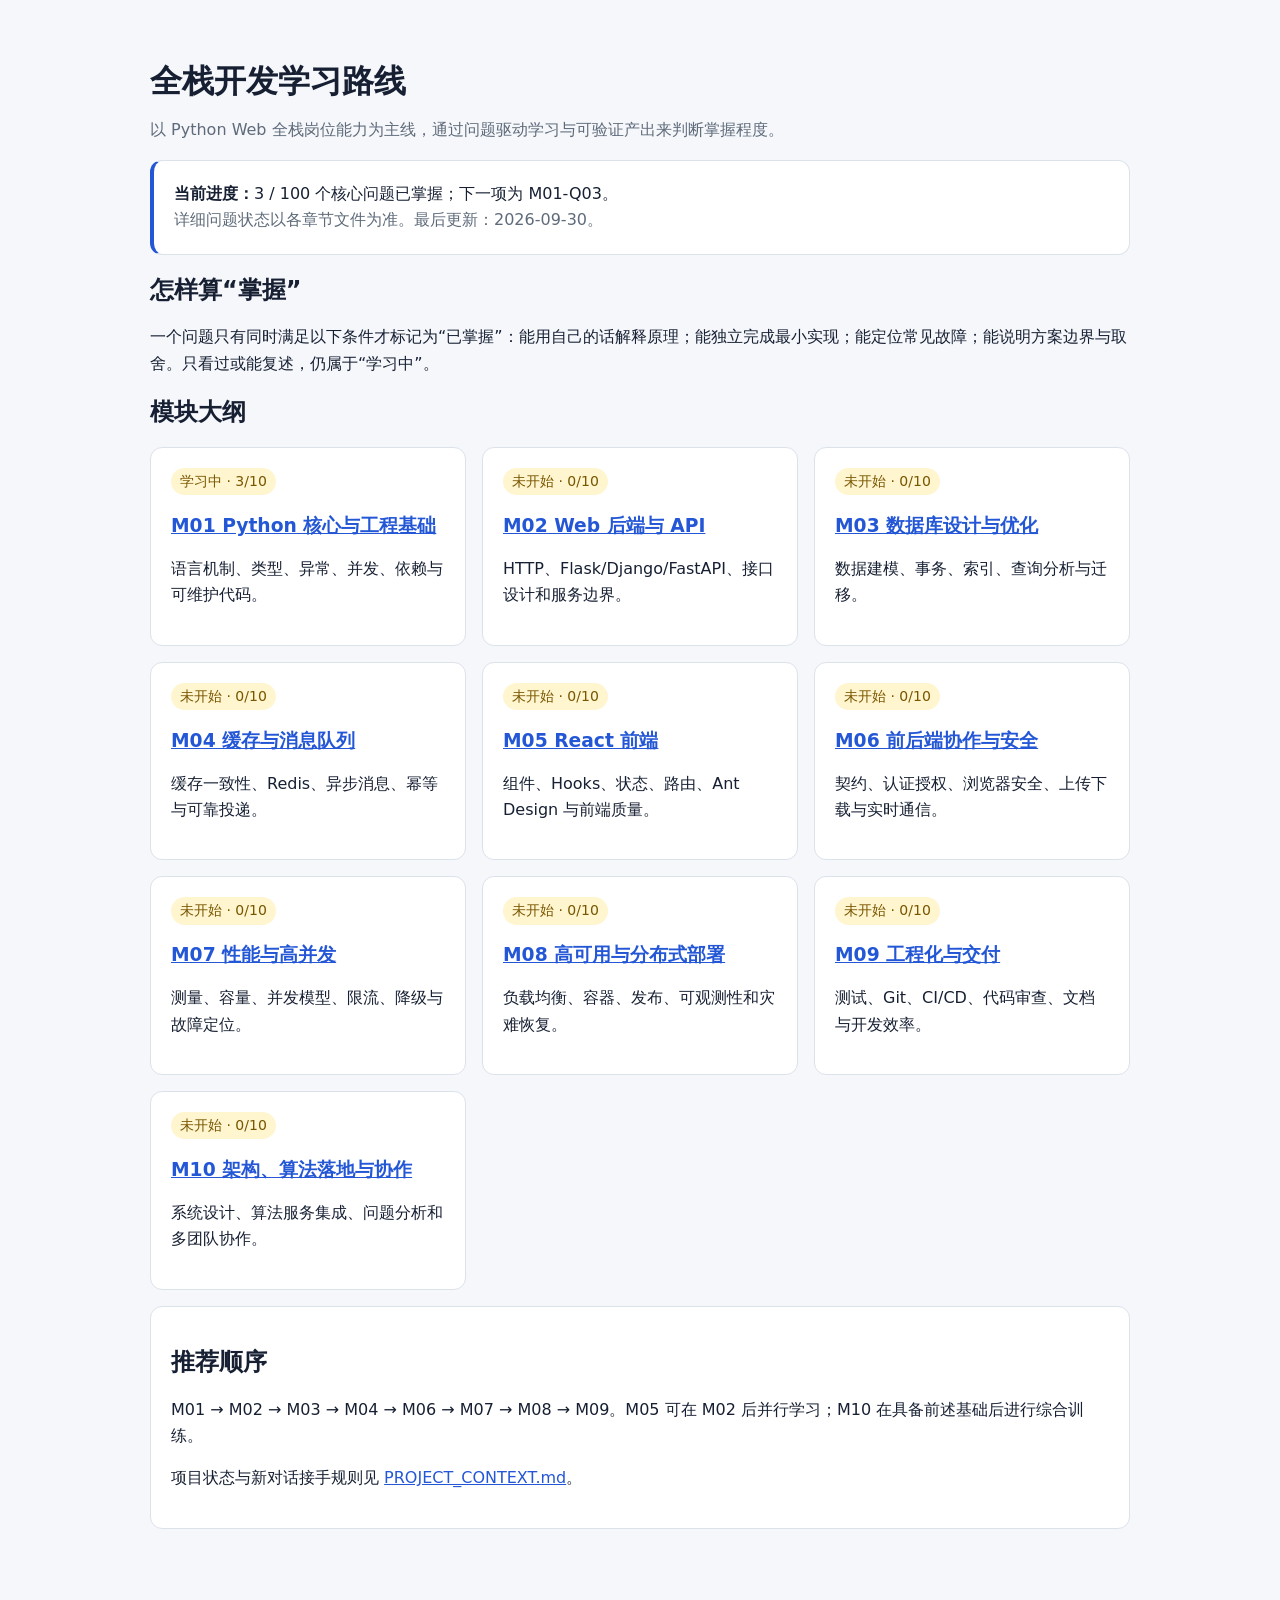
==== index.html @ ec711d00 "Add full-stack learning roadmap and progress" ====
<!doctype html>
<html lang="zh-CN">
<head>
  <meta charset="utf-8">
  <meta name="viewport" content="width=device-width, initial-scale=1">
  <title>全栈开发学习路线</title>
  <link rel="stylesheet" href="styles.css">
</head>
<body>
<main>
  <h1>全栈开发学习路线</h1>
  <p class="subtitle">以 Python Web 全栈岗位能力为主线，通过问题驱动学习与可验证产出来判断掌握程度。</p>

  <section class="notice">
    <strong>当前进度：</strong>3 / 100 个核心问题已掌握；下一项为 M01-Q03。<br>
    <span class="meta">详细问题状态以各章节文件为准。最后更新：2026-09-30。</span>
  </section>

  <section>
    <h2>怎样算“掌握”</h2>
    <p>一个问题只有同时满足以下条件才标记为“已掌握”：能用自己的话解释原理；能独立完成最小实现；能定位常见故障；能说明方案边界与取舍。只看过或能复述，仍属于“学习中”。</p>
  </section>

  <section>
    <h2>模块大纲</h2>
    <div class="grid">
      <article class="card"><span class="tag">学习中 · 3/10</span><h3><a href="chapters/01-python.html">M01 Python 核心与工程基础</a></h3><p>语言机制、类型、异常、并发、依赖与可维护代码。</p></article>
      <article class="card"><span class="tag">未开始 · 0/10</span><h3><a href="chapters/02-web-api.html">M02 Web 后端与 API</a></h3><p>HTTP、Flask/Django/FastAPI、接口设计和服务边界。</p></article>
      <article class="card"><span class="tag">未开始 · 0/10</span><h3><a href="chapters/03-database.html">M03 数据库设计与优化</a></h3><p>数据建模、事务、索引、查询分析与迁移。</p></article>
      <article class="card"><span class="tag">未开始 · 0/10</span><h3><a href="chapters/04-middleware.html">M04 缓存与消息队列</a></h3><p>缓存一致性、Redis、异步消息、幂等与可靠投递。</p></article>
      <article class="card"><span class="tag">未开始 · 0/10</span><h3><a href="chapters/05-react.html">M05 React 前端</a></h3><p>组件、Hooks、状态、路由、Ant Design 与前端质量。</p></article>
      <article class="card"><span class="tag">未开始 · 0/10</span><h3><a href="chapters/06-integration-security.html">M06 前后端协作与安全</a></h3><p>契约、认证授权、浏览器安全、上传下载与实时通信。</p></article>
      <article class="card"><span class="tag">未开始 · 0/10</span><h3><a href="chapters/07-performance.html">M07 性能与高并发</a></h3><p>测量、容量、并发模型、限流、降级与故障定位。</p></article>
      <article class="card"><span class="tag">未开始 · 0/10</span><h3><a href="chapters/08-distributed.html">M08 高可用与分布式部署</a></h3><p>负载均衡、容器、发布、可观测性和灾难恢复。</p></article>
      <article class="card"><span class="tag">未开始 · 0/10</span><h3><a href="chapters/09-engineering.html">M09 工程化与交付</a></h3><p>测试、Git、CI/CD、代码审查、文档与开发效率。</p></article>
      <article class="card"><span class="tag">未开始 · 0/10</span><h3><a href="chapters/10-architecture-collaboration.html">M10 架构、算法落地与协作</a></h3><p>系统设计、算法服务集成、问题分析和多团队协作。</p></article>
    </div>
  </section>

  <section class="card">
    <h2>推荐顺序</h2>
    <p>M01 → M02 → M03 → M04 → M06 → M07 → M08 → M09。M05 可在 M02 后并行学习；M10 在具备前述基础后进行综合训练。</p>
    <p>项目状态与新对话接手规则见 <a href="PROJECT_CONTEXT.md">PROJECT_CONTEXT.md</a>。</p>
  </section>
</main>
</body>
</html>
---- styles.css ----
:root {
  color-scheme: light;
  --bg: #f5f7fb;
  --surface: #ffffff;
  --text: #172033;
  --muted: #5f6b7a;
  --line: #dce2ea;
  --brand: #2457d6;
  --brand-soft: #eaf0ff;
  --pending: #795600;
  font-family: system-ui, -apple-system, "Segoe UI", sans-serif;
}

* { box-sizing: border-box; }
body { margin: 0; background: var(--bg); color: var(--text); line-height: 1.65; }
main { width: min(980px, calc(100% - 32px)); margin: 0 auto; padding: 40px 0 64px; }
a { color: var(--brand); }
h1, h2, h3 { line-height: 1.25; }
h1 { margin-bottom: 8px; }
.subtitle, .meta { color: var(--muted); }
.card, .question, .notice {
  background: var(--surface);
  border: 1px solid var(--line);
  border-radius: 12px;
  padding: 20px;
  margin: 16px 0;
}
.notice { border-left: 4px solid var(--brand); }
.grid { display: grid; grid-template-columns: repeat(auto-fit, minmax(270px, 1fr)); gap: 16px; }
.grid .card { margin: 0; }
.tag { display: inline-block; padding: 2px 9px; border-radius: 999px; background: #fff5cf; color: var(--pending); font-size: .875rem; }
.questions { padding-left: 0; list-style: none; counter-reset: question; }
.questions > li { counter-increment: question; }
.questions > li h3::before { content: counter(question, decimal-leading-zero) ". "; color: var(--brand); }
.record { color: var(--muted); margin-bottom: 0; }
.difficulty-control { display: flex; align-items: center; gap: 10px; margin-top: 14px; font-weight: 650; }
.difficulty-control select { min-width: 110px; padding: 7px 10px; border: 1px solid var(--line); border-radius: 7px; background: var(--surface); color: var(--text); font: inherit; }
.difficulty-guidance { color: var(--muted); font-size: .9rem; font-weight: 400; }
.question[data-difficulty="easy"] { border-left: 5px solid #6b9a72; opacity: .72; }
.question[data-difficulty="medium"] { border-left: 5px solid #d29b24; }
.question[data-difficulty="hard"] { border-left: 5px solid #cc4b4b; }
.difficulty-summary p { margin: 6px 0 0; }
.difficulty-summary details { margin-top: 12px; }
.difficulty-summary textarea { width: 100%; min-height: 76px; margin-top: 8px; padding: 8px; resize: vertical; border: 1px solid var(--line); border-radius: 7px; background: var(--bg); color: var(--text); }
.difficulty-summary button { padding: 7px 12px; border: 0; border-radius: 7px; background: var(--brand); color: #fff; cursor: pointer; }
.knowledge-base { margin: 36px 0; }
.questions > .knowledge-wrapper { counter-increment: none; list-style: none; }
.knowledge-point { background: var(--surface); border: 1px solid var(--line); border-radius: 10px; margin: 10px 0; padding: 0 16px; }
.knowledge-point summary { cursor: pointer; font-weight: 700; padding: 14px 0; }
.knowledge-point ul { margin-top: 0; padding-bottom: 10px; }
.knowledge-empty { padding: 18px; border: 1px dashed var(--line); border-radius: 10px; color: var(--muted); }
table { width: 100%; border-collapse: collapse; background: var(--surface); }
th, td { border: 1px solid var(--line); padding: 10px 12px; text-align: left; vertical-align: top; }
th { background: var(--brand-soft); }
nav { display: flex; gap: 12px; flex-wrap: wrap; margin-bottom: 24px; }
code { background: #edf0f5; padding: 2px 5px; border-radius: 4px; }
@media (max-width: 600px) { main { width: min(100% - 20px, 980px); padding-top: 24px; } .card, .question, .notice { padding: 16px; } .difficulty-control { align-items: flex-start; flex-direction: column; gap: 6px; } }
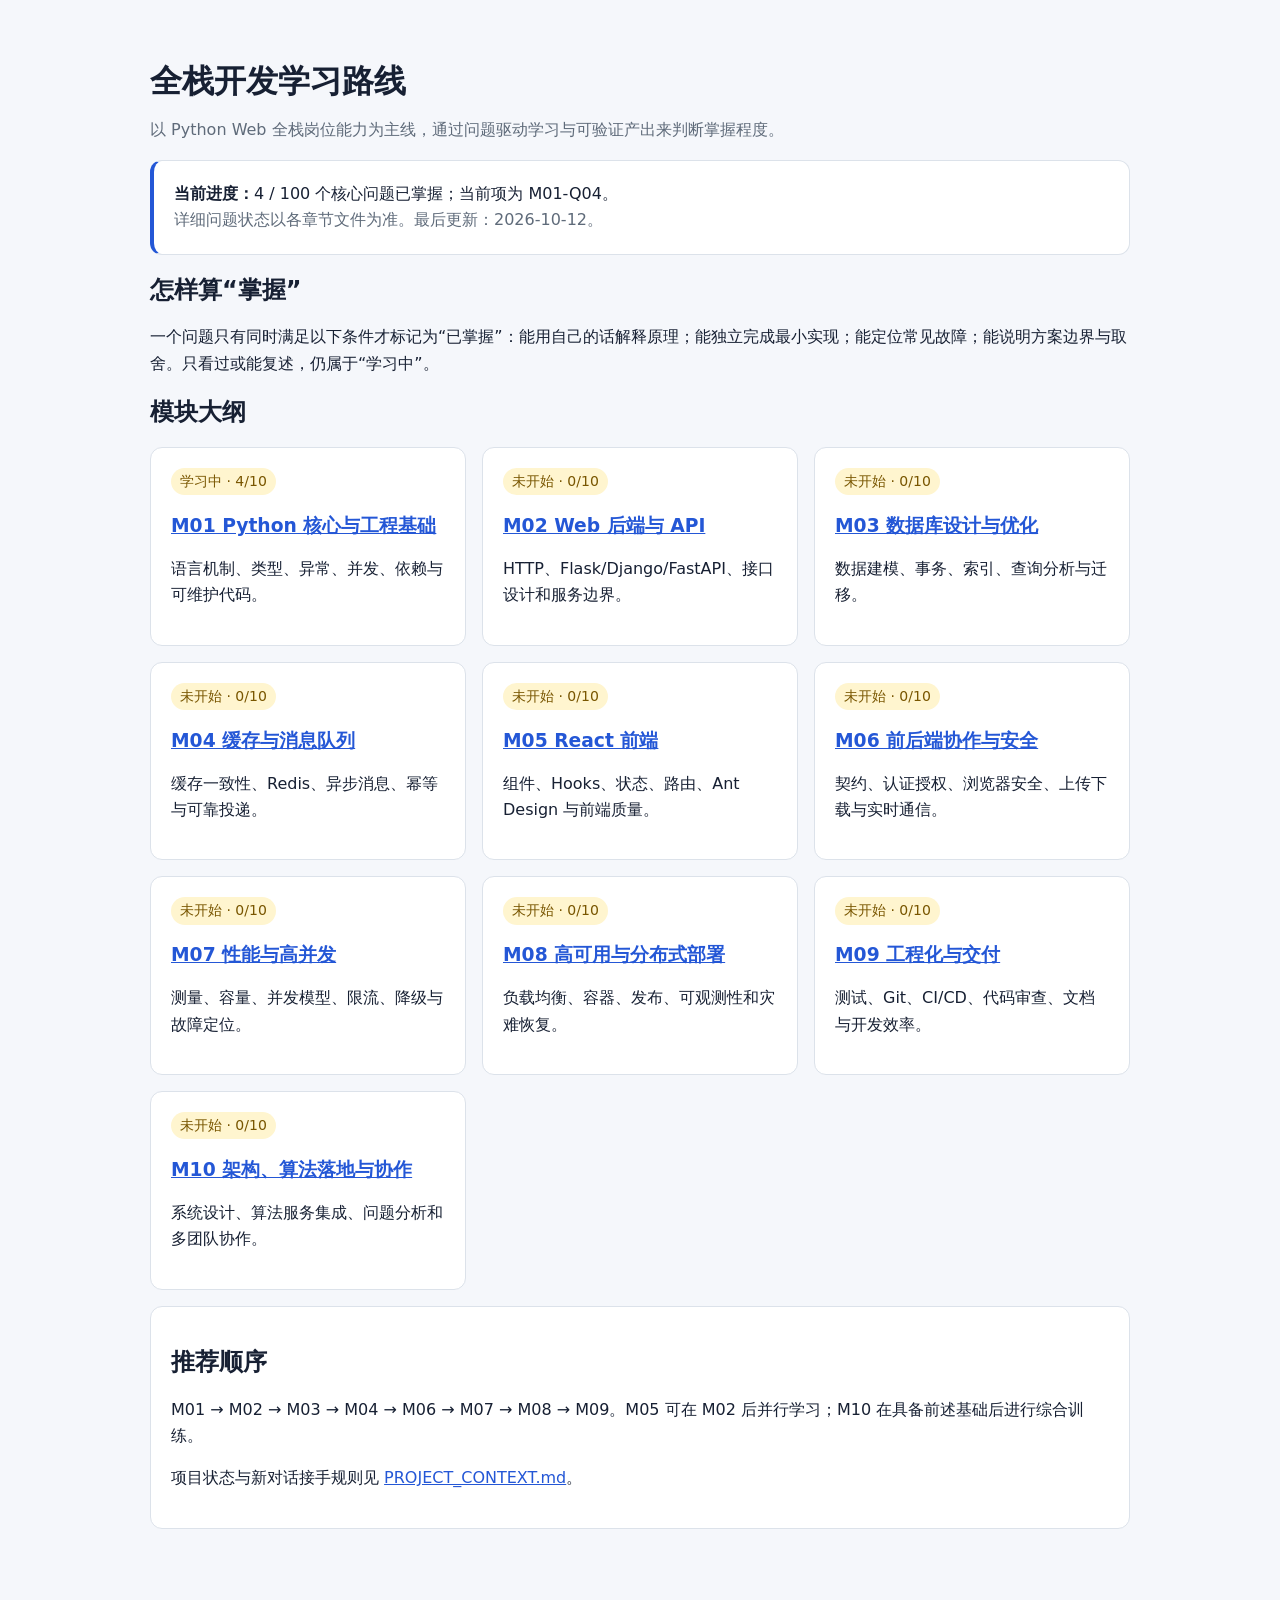
==== commit 4e11962d: "Update M01 learning progress and decorator practice records" ====
--- a/index.html
+++ b/index.html
@@ -12,8 +12,8 @@
   <p class="subtitle">以 Python Web 全栈岗位能力为主线，通过问题驱动学习与可验证产出来判断掌握程度。</p>
 
   <section class="notice">
-    <strong>当前进度：</strong>3 / 100 个核心问题已掌握；下一项为 M01-Q03。<br>
-    <span class="meta">详细问题状态以各章节文件为准。最后更新：2026-09-30。</span>
+    <strong>当前进度：</strong>4 / 100 个核心问题已掌握；当前项为 M01-Q04。<br>
+    <span class="meta">详细问题状态以各章节文件为准。最后更新：2026-10-12。</span>
   </section>
 
   <section>
@@ -24,7 +24,7 @@
   <section>
     <h2>模块大纲</h2>
     <div class="grid">
-      <article class="card"><span class="tag">学习中 · 3/10</span><h3><a href="chapters/01-python.html">M01 Python 核心与工程基础</a></h3><p>语言机制、类型、异常、并发、依赖与可维护代码。</p></article>
+      <article class="card"><span class="tag">学习中 · 4/10</span><h3><a href="chapters/01-python.html">M01 Python 核心与工程基础</a></h3><p>语言机制、类型、异常、并发、依赖与可维护代码。</p></article>
       <article class="card"><span class="tag">未开始 · 0/10</span><h3><a href="chapters/02-web-api.html">M02 Web 后端与 API</a></h3><p>HTTP、Flask/Django/FastAPI、接口设计和服务边界。</p></article>
       <article class="card"><span class="tag">未开始 · 0/10</span><h3><a href="chapters/03-database.html">M03 数据库设计与优化</a></h3><p>数据建模、事务、索引、查询分析与迁移。</p></article>
       <article class="card"><span class="tag">未开始 · 0/10</span><h3><a href="chapters/04-middleware.html">M04 缓存与消息队列</a></h3><p>缓存一致性、Redis、异步消息、幂等与可靠投递。</p></article>
